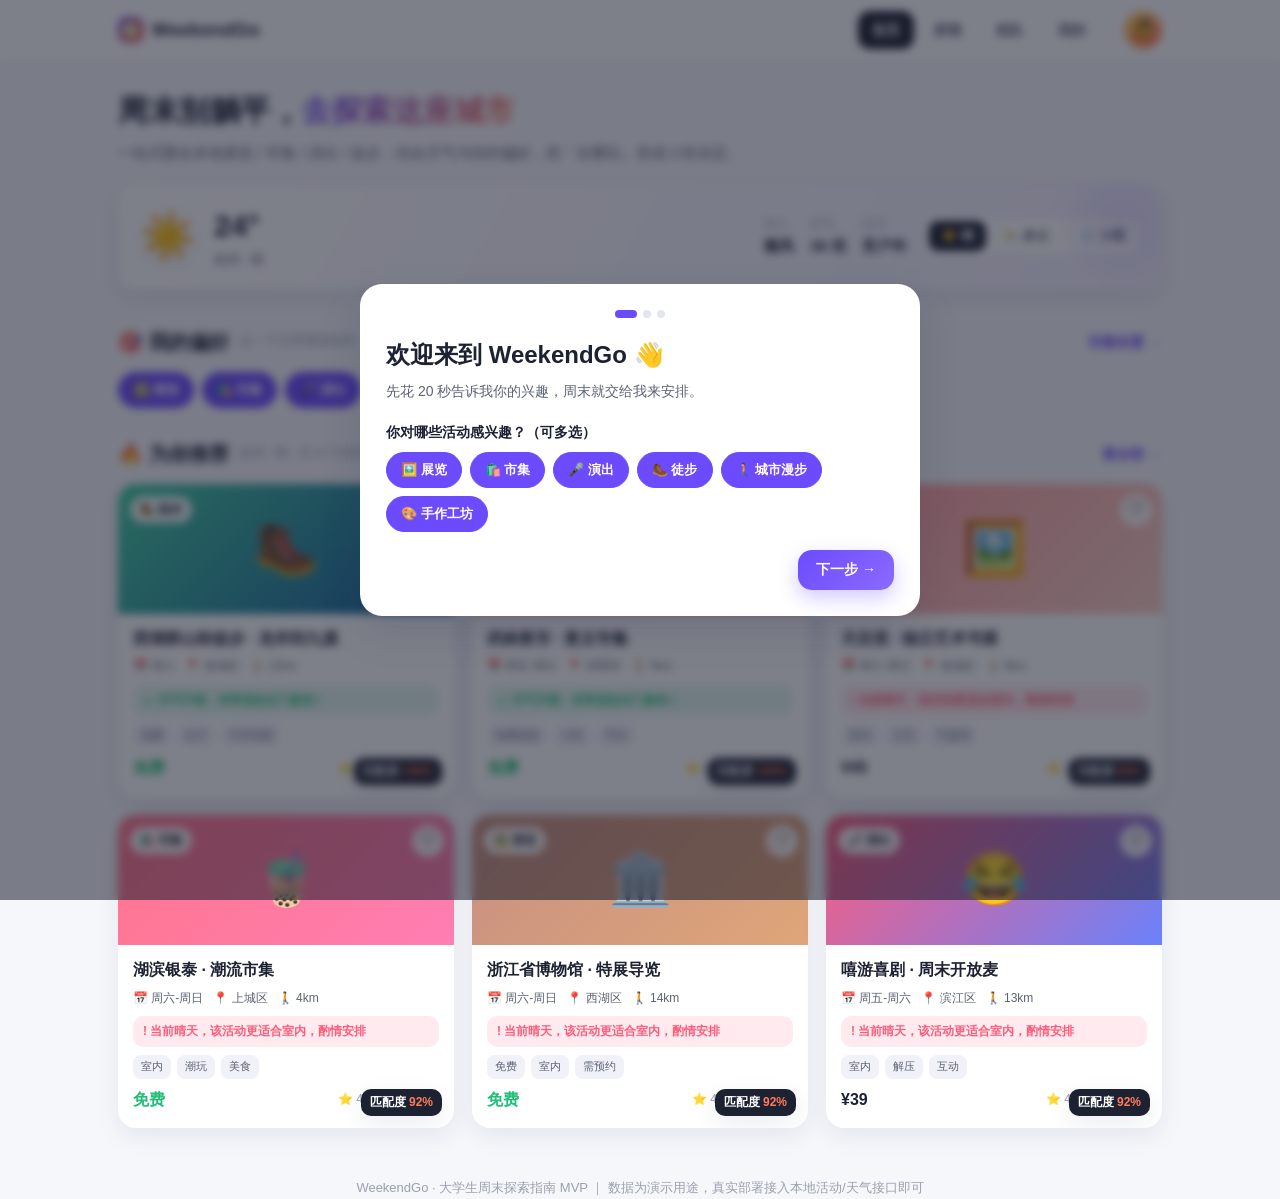
==== weekend-go/index.html @ 1f293085 "Add files via upload" ====
<!DOCTYPE html>
<html lang="zh-CN">
<head>
<meta charset="UTF-8">
<meta name="viewport" content="width=device-width, initial-scale=1">
<title>周末城市探索指南 · 不知道去哪玩？让周末自己长出来</title>
<link rel="stylesheet" href="css/style.css">
</head>
<body>

<!-- 导航 -->
<nav class="nav">
  <div class="wrap">
    <a class="logo" href="index.html"><span class="dot">🧭</span>WeekendGo</a>
    <div class="links">
      <a class="active" href="index.html">首页</a>
      <a href="explore.html">探索</a>
      <a href="teamup.html">组队</a>
      <a href="profile.html">我的</a>
    </div>
    <a class="me" href="profile.html" title="个人主页">🙋</a>
  </div>
</nav>

<div class="wrap">
  <!-- Hero -->
  <section class="hero">
    <h1>周末别躺平，<span class="hl" id="hello">去探索这座城市</span></h1>
    <p>一站式聚合本地展览 / 市集 / 演出 / 徒步，结合天气与你的偏好，把「去哪玩」变成 3 秒决定。</p>

    <div class="weather-card" id="weatherCard"></div>
  </section>

  <!-- 偏好速调 -->
  <div class="section-head">
    <h2>🎯 我的偏好</h2>
    <span class="sub">点一下立即重新推荐</span>
    <a class="more" href="prefs.html">完整设置 →</a>
  </div>
  <div class="chips" id="prefChips"></div>

  <!-- 推荐 -->
  <div class="section-head">
    <h2>🔥 为你推荐</h2>
    <span class="sub" id="recSub"></span>
    <a class="more" href="explore.html">看全部 →</a>
  </div>
  <div class="grid" id="recGrid"></div>

  <footer>WeekendGo · 大学生周末探索指南 MVP ｜ 数据为演示用途，真实部署接入本地活动/天气接口即可</footer>
</div>

<!-- 首次引导弹窗 -->
<div class="overlay hidden" id="onboard">
  <div class="modal" id="onboardModal"></div>
</div>
<div class="toast"></div>

<script src="js/data.js"></script>
<script src="js/app.js"></script>
<script>
/* ---------- 首页逻辑 ---------- */
const wEl = document.getElementById("weatherCard");
function refreshHome() {
  const prefs = App.getPrefs();
  const weather = App.getWeather();
  const ranked = App.recommend(ACTIVITIES, prefs, weather).slice(0, 6);
  const fitOf = (a) => App.weatherFitText(a, weather);
  App.renderGrid(document.getElementById("recGrid"), ranked, {
    score: (a) => a.score,
    reason: (a) => fitOf(a).text,
    fitOk: (a) => fitOf(a).ok,
  });
  document.getElementById("recSub").textContent =
    `${App.CITY} · ${weather.label} · 共 ${ranked.length} 个高匹配活动`;
}

/* 偏好速调 chips */
function renderPrefChips() {
  const prefs = App.getPrefs();
  const el = document.getElementById("prefChips");
  el.innerHTML = App.ACTIVITY_TYPES.map(t => {
    const on = prefs.types.includes(t.key);
    return `<button class="chip ${on ? 'on' : ''}" data-t="${t.key}">${t.emoji} ${t.name}</button>`;
  }).join("") +
  `<button class="chip" data-edit style="background:#fff;border-style:dashed">⚙️ 预算/距离/人数</button>`;
  el.querySelectorAll("[data-t]").forEach(b => b.addEventListener("click", () => {
    const prefs = App.getPrefs();
    const k = b.dataset.t;
    prefs.types.includes(k) ? prefs.types = prefs.types.filter(x => x !== k) : prefs.types.push(k);
    App.setPrefs(prefs); b.classList.toggle("on");
    App.toast("偏好已更新，重新推荐中…"); refreshHome();
  }));
  el.querySelector("[data-edit]").addEventListener("click", () => location.href = "prefs.html");
}

/* 引导弹窗（首次访问） */
function startOnboard() {
  const seen = App.get(STORAGE_KEYS.onboarded, false);
  if (seen) return;
  const steps = [
    { t: "欢迎来到 WeekendGo 👋", l: "先花 20 秒告诉我你的兴趣，周末就交给我来安排。",
      field: `<div class="field"><label>你对哪些活动感兴趣？（可多选）</label><div class="chips" id="obTypes"></div></div>` },
    { t: "预算 & 距离 💰", l: "大学生预算有限，我懂。设定上限，超出的我会标出来。",
      field: `<div class="field"><label>单场可接受票价上限</label>
        <select id="obBudget"><option value="0">不限（土豪随意）</option><option value="30">¥30 以内</option><option value="50" selected>¥50 以内</option><option value="100">¥100 以内</option></select></div>
        <div class="field"><label>可接受出行距离</label>
        <select id="obDist"><option value="8">8km 内（就近）</option><option value="15" selected>15km 内</option><option value="30">30km 内</option></select></div>` },
    { t: "约谁一起？ 👯", l: "一个人也行，一群人也行。我会据此推荐合适规模的活动。",
      field: `<div class="field"><label>偏好同行人数</label>
        <div class="seg" id="obPpl" style="display:inline-flex">
          ${[1,2,3,4,6].map(n=>`<button data-p="${n}" class="${n===2?'on':''}">${n===6?'6+':n}人</button>`).join("")}
        </div></div>` },
  ];
  let idx = 0;
  const box = document.getElementById("onboardModal");
  function paint() {
    const s = steps[idx];
    box.innerHTML = `
      <div class="step-dots">${steps.map((_,i)=>`<i class="${i===idx?'on':''}"></i>`).join("")}</div>
      <h2>${s.t}</h2><p class="lead">${s.l}</p>${s.field}
      <div class="row">
        ${idx>0?'<button class="btn btn-ghost" id="obPrev">上一步</button>':''}
        <button class="btn btn-primary" id="obNext">${idx<steps.length-1?'下一步 →':'🎉 开始探索'}</button>
      </div>`;
    if (idx === 0) {
      const ts = box.querySelector("#obTypes");
      ts.innerHTML = App.ACTIVITY_TYPES.map(t=>`<button class="chip on" data-t="${t.key}">${t.emoji} ${t.name}</button>`).join("");
      ts.querySelectorAll("[data-t]").forEach(b=>b.addEventListener("click",()=>b.classList.toggle("on")));
    }
    if (idx === 2) box.querySelectorAll("#obPpl button").forEach(b=>b.addEventListener("click",()=>{
      box.querySelectorAll("#obPpl button").forEach(x=>x.classList.remove("on")); b.classList.add("on");
    }));
    box.querySelector("#obNext").addEventListener("click", () => {
      if (idx < steps.length - 1) { idx++; paint(); }
      else finishOnboard();
    });
    const prev = box.querySelector("#obPrev"); if (prev) prev.addEventListener("click", () => { idx--; paint(); });
  }
  function finishOnboard() {
    const types = [...box.querySelectorAll("#obTypes .chip.on")].map(c => c.dataset.t);
    const ppl = +(box.querySelector("#obPpl .on")?.dataset.p || 2);
    const prefs = Object.assign(App.defaultPrefs(), {
      types: types.length ? types : App.defaultPrefs().types,
      budget: +(document.getElementById("obBudget")?.value || 50),
      distance: +(document.getElementById("obDist")?.value || 15),
      people: ppl,
    });
    App.setPrefs(prefs); App.set(STORAGE_KEYS.onboarded, true);
    document.getElementById("onboard").classList.add("hidden");
    App.toast("偏好已保存，开始为你推荐 🎯");
    renderPrefChips(); refreshHome();
  }
  document.getElementById("onboard").classList.remove("hidden");
  paint();
}

/* init */
App.bindRipple();
App.renderWeather(wEl, refreshHome);
renderPrefChips();
refreshHome();
startOnboard();
</script>
</body>
</html>
---- weekend-go/css/style.css ----
/* =========================================================
 * 周末城市探索指南 · 样式
 * 设计语言：年轻、活力、明快；圆角卡片 + 渐变 + 微交互
 * ========================================================= */
:root{
  --bg:#f6f7fb;
  --card:#ffffff;
  --ink:#1d2233;
  --ink-2:#5b6273;
  --ink-3:#9aa0b0;
  --line:#eceef4;
  --brand:#6c4bff;
  --brand-2:#ff7a59;
  --accent:#19c2c2;
  --sun:#ffb02e;
  --good:#1fbf75;
  --bad:#ff5c7a;
  --shadow:0 8px 24px rgba(31,38,79,.08);
  --shadow-lg:0 16px 40px rgba(31,38,79,.14);
  --r:18px;
}
*{box-sizing:border-box;margin:0;padding:0}
html,body{height:100%}
body{
  font-family:-apple-system,BlinkMacSystemFont,"PingFang SC","Microsoft YaHei",Segoe UI,Roboto,sans-serif;
  background:var(--bg);color:var(--ink);line-height:1.6;
  -webkit-font-smoothing:antialiased;
}
a{color:inherit;text-decoration:none}
button{font-family:inherit;cursor:pointer;border:none;background:none}
img{max-width:100%}
.wrap{max-width:1080px;margin:0 auto;padding:0 18px}
.hidden{display:none!important}
.fade-in{animation:fade .5s ease both}
@keyframes fade{from{opacity:0;transform:translateY(10px)}to{opacity:1;transform:none}}

/* ---------- 顶部导航 ---------- */
.nav{position:sticky;top:0;z-index:50;background:rgba(255,255,255,.86);backdrop-filter:blur(12px);border-bottom:1px solid var(--line)}
.nav .wrap{display:flex;align-items:center;gap:18px;height:60px}
.logo{display:flex;align-items:center;gap:8px;font-weight:800;font-size:18px;letter-spacing:.5px}
.logo .dot{width:26px;height:26px;border-radius:9px;background:linear-gradient(135deg,var(--brand),var(--brand-2));display:grid;place-items:center;font-size:15px}
.nav .links{display:flex;gap:6px;margin-left:auto}
.nav .links a{padding:8px 14px;border-radius:12px;font-size:14px;color:var(--ink-2);font-weight:600;transition:.2s}
.nav .links a:hover{background:#f0f1f8;color:var(--ink)}
.nav .links a.active{background:var(--ink);color:#fff}
.nav .me{width:38px;height:38px;border-radius:50%;background:linear-gradient(135deg,#ffd86b,#ff7a59);display:grid;place-items:center;font-size:18px;margin-left:6px}

/* ---------- Hero / 天气 ---------- */
.hero{padding:26px 0 6px}
.hero h1{font-size:30px;font-weight:850;letter-spacing:.5px}
.hero h1 .hl{background:linear-gradient(120deg,var(--brand),var(--brand-2));-webkit-background-clip:text;background-clip:text;color:transparent}
.hero p{color:var(--ink-2);margin-top:6px;font-size:15px}

.weather-card{
  margin-top:18px;display:flex;align-items:center;gap:18px;flex-wrap:wrap;
  background:linear-gradient(120deg,#fff,#f3f0ff);border:1px solid var(--line);
  border-radius:var(--r);padding:18px 20px;box-shadow:var(--shadow);position:relative;overflow:hidden
}
.weather-card::after{content:"";position:absolute;right:-30px;top:-30px;width:140px;height:140px;background:radial-gradient(circle,rgba(108,75,255,.12),transparent 70%)}
.w-emoji{font-size:46px;line-height:1;filter:drop-shadow(0 4px 8px rgba(0,0,0,.12))}
.w-main{display:flex;flex-direction:column}
.w-temp{font-size:30px;font-weight:800}
.w-label{font-size:13px;color:var(--ink-2)}
.w-meta{display:flex;gap:16px;margin-left:auto;flex-wrap:wrap}
.w-meta .m{display:flex;flex-direction:column;font-size:12px;color:var(--ink-3)}
.w-meta .m b{font-size:15px;color:var(--ink)}
.w-toggle{display:flex;gap:6px;background:#fff;border-radius:12px;padding:4px;box-shadow:inset 0 0 0 1px var(--line)}
.w-toggle button{padding:6px 12px;border-radius:9px;font-size:13px;font-weight:700;color:var(--ink-2);transition:.2s}
.w-toggle button.on{background:var(--ink);color:#fff}

/* ---------- 区块标题 ---------- */
.section-head{display:flex;align-items:center;gap:10px;margin:30px 0 14px}
.section-head h2{font-size:20px;font-weight:800}
.section-head .sub{color:var(--ink-3);font-size:13px}
.section-head .more{margin-left:auto;color:var(--brand);font-weight:700;font-size:14px}

/* ---------- 偏好 chips ---------- */
.chips{display:flex;gap:8px;flex-wrap:wrap}
.chip{padding:8px 14px;border-radius:999px;background:#fff;border:1px solid var(--line);font-size:13px;font-weight:600;color:var(--ink-2);transition:.2s;cursor:pointer}
.chip:hover{border-color:var(--brand);color:var(--brand)}
.chip.on{background:var(--brand);border-color:var(--brand);color:#fff}

/* ---------- 活动卡片 ---------- */
.grid{display:grid;grid-template-columns:repeat(3,1fr);gap:18px}
.card{background:var(--card);border-radius:var(--r);overflow:hidden;box-shadow:var(--shadow);transition:transform .25s,box-shadow .25s;display:flex;flex-direction:column;position:relative}
.card:hover{transform:translateY(-6px);box-shadow:var(--shadow-lg)}
.card .cover{height:130px;display:flex;align-items:center;justify-content:center;font-size:52px;position:relative}
.card .cover .type-badge{position:absolute;left:12px;top:12px;background:rgba(255,255,255,.92);border-radius:999px;padding:4px 10px;font-size:12px;font-weight:700;color:var(--ink)}
.card .cover .fav{position:absolute;right:10px;top:10px;width:32px;height:32px;border-radius:50%;background:rgba(255,255,255,.9);display:grid;place-items:center;font-size:16px;transition:.2s}
.card .cover .fav:hover{transform:scale(1.15)}
.card .cover .fav.on{background:var(--bad);color:#fff}
.card .body{padding:14px 15px 16px;display:flex;flex-direction:column;gap:8px;flex:1}
.card .body h3{font-size:16px;font-weight:750;line-height:1.35}
.card .meta{display:flex;gap:10px;flex-wrap:wrap;font-size:12px;color:var(--ink-2)}
.card .meta span{display:flex;align-items:center;gap:3px}
.card .tags{display:flex;gap:6px;flex-wrap:wrap}
.card .tag{font-size:11px;background:#f1f2f9;color:var(--ink-2);padding:3px 8px;border-radius:8px}
.card .foot{display:flex;align-items:center;justify-content:space-between;margin-top:auto}
.price{font-weight:800;font-size:16px}
.price.free{color:var(--good)}
.rate{font-size:12px;color:var(--ink-3)}
.match{position:absolute;right:12px;bottom:12px;background:var(--ink);color:#fff;border-radius:10px;padding:4px 9px;font-size:12px;font-weight:800;box-shadow:var(--shadow)}
.match b{color:var(--brand-2)}

/* 天气适配条 */
.wfit{padding:6px 10px;border-radius:10px;font-size:12px;font-weight:700;display:inline-flex;align-items:center;gap:5px}
.wfit.good{background:rgba(31,191,117,.12);color:var(--good)}
.wfit.bad{background:rgba(255,92,122,.12);color:var(--bad)}

/* ---------- 按钮 ---------- */
.btn{display:inline-flex;align-items:center;justify-content:center;gap:7px;padding:11px 18px;border-radius:14px;font-weight:750;font-size:14px;transition:transform .12s,box-shadow .2s,opacity .2s;position:relative;overflow:hidden}
.btn:active{transform:scale(.96)}
.btn-primary{background:linear-gradient(135deg,var(--brand),#8a6bff);color:#fff;box-shadow:0 8px 20px rgba(108,75,255,.3)}
.btn-primary:hover{box-shadow:0 12px 28px rgba(108,75,255,.42)}
.btn-ghost{background:#fff;border:1px solid var(--line);color:var(--ink)}
.btn-ghost:hover{border-color:var(--brand);color:var(--brand)}
.btn-sun{background:linear-gradient(135deg,var(--sun),#ff8c42);color:#fff}
.btn-block{width:100%}
.btn[disabled]{opacity:.5;pointer-events:none}

/* 涟漪特效 */
.ripple{position:absolute;border-radius:50%;transform:scale(0);background:rgba(255,255,255,.55);animation:rip .6s linear;pointer-events:none}
@keyframes rip{to{transform:scale(4);opacity:0}}

/* ---------- 筛选栏 ---------- */
.filters{display:flex;gap:10px;flex-wrap:wrap;align-items:center;background:#fff;border:1px solid var(--line);border-radius:14px;padding:12px;box-shadow:var(--shadow)}
.filters select,.filters input{font-family:inherit;font-size:13px;padding:8px 10px;border-radius:10px;border:1px solid var(--line);background:#fafbff;color:var(--ink)}
.filters .seg{display:flex;background:#f1f2f9;border-radius:10px;padding:3px}
.filters .seg button{padding:6px 12px;border-radius:8px;font-size:13px;font-weight:700;color:var(--ink-2)}
.filters .seg button.on{background:#fff;color:var(--ink);box-shadow:var(--shadow)}
.filters .grow{margin-left:auto;color:var(--ink-3);font-size:13px}

/* ---------- 详情页 ---------- */
.detail-hero{height:200px;border-radius:var(--r);display:flex;align-items:center;justify-content:center;font-size:84px;position:relative;margin-top:20px}
.detail-hero .back{position:absolute;left:14px;top:14px;background:rgba(255,255,255,.92);border-radius:12px;padding:8px 12px;font-weight:700;font-size:13px;display:flex;gap:6px;align-items:center}
.detail-hero .fav{position:absolute;right:14px;top:14px;width:42px;height:42px;border-radius:50%;background:rgba(255,255,255,.92);font-size:20px;display:grid;place-items:center}
.detail-hero .fav.on{background:var(--bad);color:#fff}
.detail-grid{display:grid;grid-template-columns:1.6fr 1fr;gap:18px;margin-top:20px}
.detail-main h1{font-size:26px;font-weight:850}
.detail-main .tags{margin:12px 0}
.info-list{display:flex;flex-direction:column;gap:0;margin-top:6px}
.info-row{display:flex;gap:14px;padding:13px 0;border-bottom:1px dashed var(--line);font-size:14px}
.info-row .k{width:84px;color:var(--ink-3);flex-shrink:0;font-weight:600}
.info-row .v{color:var(--ink);flex:1}
.side-card{background:#fff;border:1px solid var(--line);border-radius:var(--r);padding:18px;box-shadow:var(--shadow);align-self:start;position:sticky;top:80px}
.side-card .price-lg{font-size:30px;font-weight:850}
.side-card .price-lg.free{color:var(--good)}
.stat-row{display:flex;justify-content:space-between;margin-top:14px;font-size:13px;color:var(--ink-2)}
.notice{margin-top:18px;background:#fff7f2;border:1px solid #ffd9c7;border-radius:14px;padding:14px 16px;font-size:13px;color:#a5522e}
.notice b{color:var(--brand-2)}

/* ---------- 个人主页 ---------- */
.profile-head{display:flex;align-items:center;gap:16px;background:linear-gradient(120deg,#fff,#f3f0ff);border:1px solid var(--line);border-radius:var(--r);padding:20px;box-shadow:var(--shadow);margin-top:20px}
.avatar{width:64px;height:64px;border-radius:20px;background:linear-gradient(135deg,#ffd86b,#ff7a59);display:grid;place-items:center;font-size:32px}
.stat-cards{display:grid;grid-template-columns:repeat(3,1fr);gap:14px;margin-top:18px}
.stat-box{background:#fff;border:1px solid var(--line);border-radius:16px;padding:16px;text-align:center;box-shadow:var(--shadow)}
.stat-box .n{font-size:26px;font-weight:850;background:linear-gradient(120deg,var(--brand),var(--brand-2));-webkit-background-clip:text;background-clip:text;color:transparent}
.stat-box .l{font-size:12px;color:var(--ink-3);margin-top:2px}
.pref-card{background:#fff;border:1px solid var(--line);border-radius:var(--r);padding:18px;box-shadow:var(--shadow);margin-top:18px}
.pref-grid{display:grid;grid-template-columns:repeat(2,1fr);gap:14px;margin-top:10px}
.pref-item{background:#fafbff;border-radius:14px;padding:12px 14px}
.pref-item .t{font-size:12px;color:var(--ink-3)}
.pref-item .v{font-size:15px;font-weight:750;margin-top:2px}

/* 打卡列表 */
.checkin{background:#fff;border:1px solid var(--line);border-radius:16px;padding:16px;box-shadow:var(--shadow);display:flex;gap:14px;margin-bottom:14px}
.checkin .thumb{width:64px;height:64px;border-radius:14px;display:grid;place-items:center;font-size:30px;flex-shrink:0}
.checkin .ci-body{flex:1}
.checkin .ci-body h4{font-size:15px;font-weight:750}
.checkin .ci-note{font-size:13px;color:var(--ink-2);margin-top:4px;white-space:pre-wrap}
.checkin .ci-foot{display:flex;gap:10px;font-size:12px;color:var(--ink-3);margin-top:8px}
.checkin img.ci-photo{width:100%;max-width:160px;border-radius:10px;margin-top:8px}

/* ---------- 组队 ---------- */
.team-card{background:#fff;border:1px solid var(--line);border-radius:var(--r);padding:16px;box-shadow:var(--shadow);margin-bottom:14px;display:flex;gap:14px;align-items:center;transition:.2s}
.team-card:hover{box-shadow:var(--shadow-lg)}
.team-card .badge{width:54px;height:54px;border-radius:14px;display:grid;place-items:center;font-size:26px;flex-shrink:0}
.team-card .tc-body{flex:1}
.team-card .tc-body h4{font-size:16px;font-weight:750}
.team-card .tc-body .note{font-size:13px;color:var(--ink-2);margin-top:3px}
.team-card .tc-body .meta{font-size:12px;color:var(--ink-3);margin-top:6px;display:flex;gap:12px;flex-wrap:wrap}
.people-bar{display:inline-flex;gap:4px;margin-top:6px}
.people-bar i{width:14px;height:14px;border-radius:50%;background:#e3e6f0;display:inline-block}
.people-bar i.f{background:linear-gradient(135deg,var(--brand),var(--brand-2))}

/* ---------- 引导 / 弹窗 ---------- */
.overlay{position:fixed;inset:0;background:rgba(20,24,40,.55);backdrop-filter:blur(4px);z-index:100;display:grid;place-items:center;padding:18px;animation:fade .3s}
.modal{background:#fff;border-radius:22px;max-width:560px;width:100%;max-height:90vh;overflow:auto;padding:26px;box-shadow:var(--shadow-lg);animation:pop .35s cubic-bezier(.2,.8,.3,1.2)}
@keyframes pop{from{transform:scale(.9) translateY(10px);opacity:0}to{transform:none;opacity:1}}
.modal h2{font-size:24px;font-weight:850}
.modal .lead{color:var(--ink-2);font-size:14px;margin-top:6px;margin-bottom:18px}
.modal .field{margin-bottom:18px}
.modal .field > label{display:block;font-weight:750;font-size:14px;margin-bottom:9px}
.modal .row{display:flex;gap:10px;justify-content:flex-end;margin-top:10px}
.step-dots{display:flex;gap:6px;justify-content:center;margin-bottom:18px}
.step-dots i{width:8px;height:8px;border-radius:50%;background:#e3e6f0}
.step-dots i.on{background:var(--brand);width:22px;border-radius:5px}

/* toast */
.toast{position:fixed;left:50%;bottom:34px;transform:translateX(-50%) translateY(20px);background:var(--ink);color:#fff;padding:12px 22px;border-radius:14px;font-size:14px;font-weight:700;box-shadow:var(--shadow-lg);opacity:0;pointer-events:none;transition:.3s;z-index:200}
.toast.show{opacity:1;transform:translateX(-50%) translateY(0)}

/* 空状态 */
.empty{text-align:center;padding:50px 20px;color:var(--ink-3)}
.empty .e-emoji{font-size:54px}
.empty p{margin-top:10px}

footer{margin:50px 0 30px;text-align:center;color:var(--ink-3);font-size:13px}

/* 响应式 */
@media(max-width:880px){
  .grid{grid-template-columns:repeat(2,1fr)}
  .detail-grid{grid-template-columns:1fr}
  .side-card{position:static}
  .stat-cards{grid-template-columns:repeat(3,1fr)}
}
@media(max-width:560px){
  .grid{grid-template-columns:1fr}
  .nav .links{display:none}
  .hero h1{font-size:24px}
  .pref-grid{grid-template-columns:1fr}
  .w-meta{width:100%;margin-left:0}
}
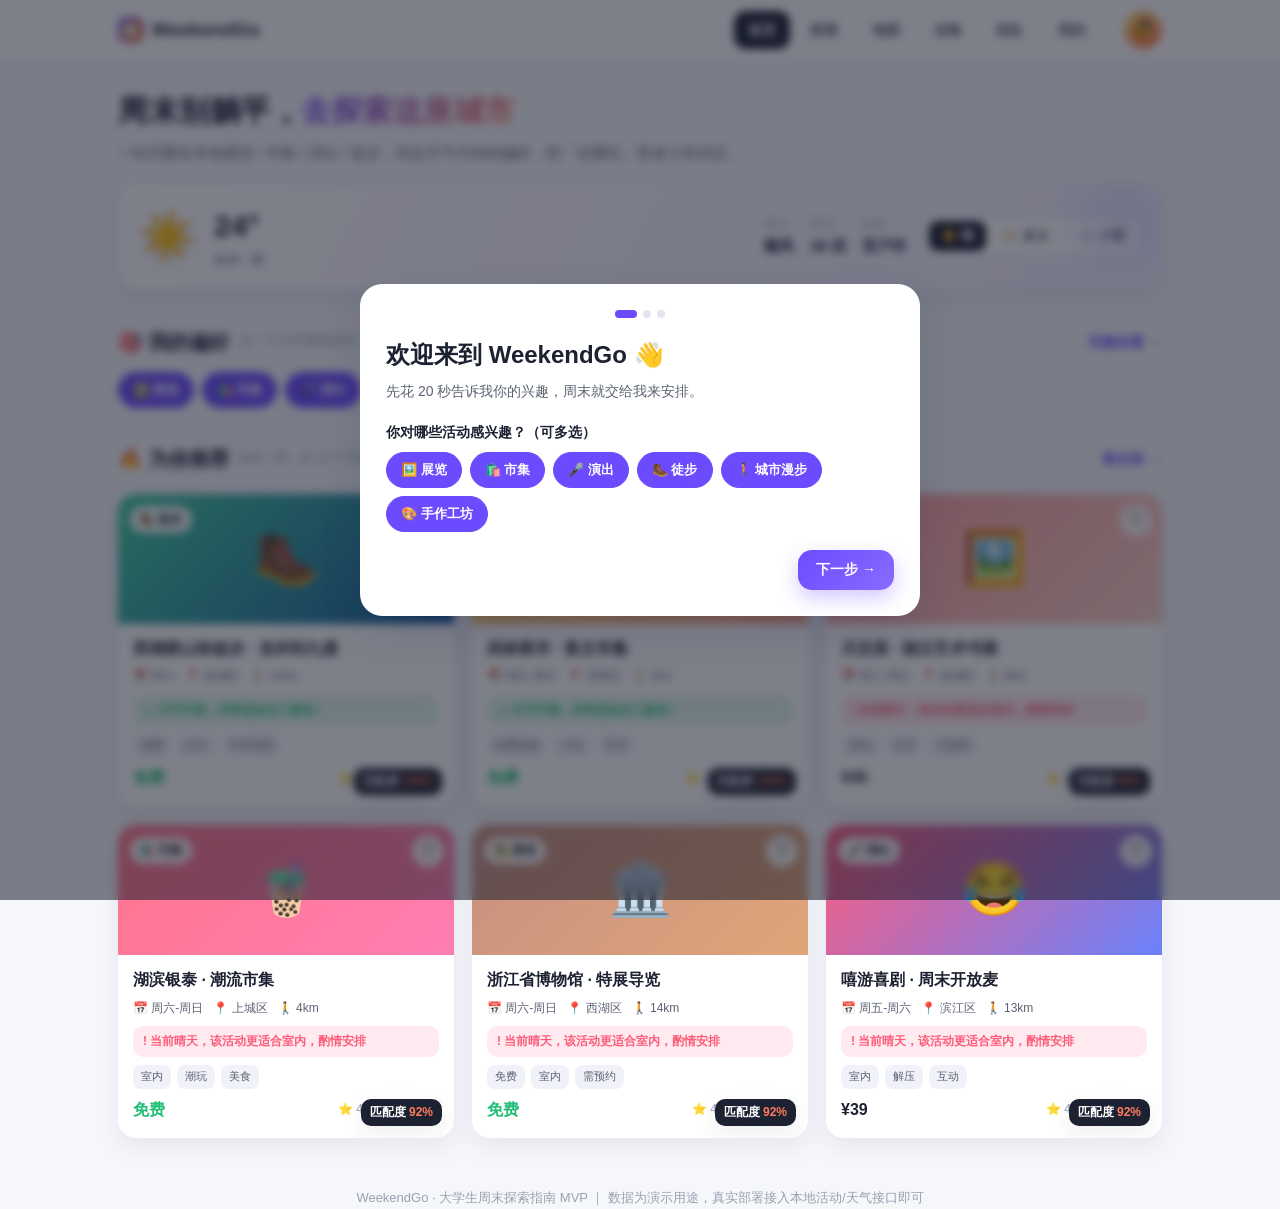
==== commit 136b8b29: "Add files via upload" ====
--- a/weekend-go/index.html
+++ b/weekend-go/index.html
@@ -15,10 +15,12 @@
     <div class="links">
       <a class="active" href="index.html">首页</a>
       <a href="explore.html">探索</a>
+      <a href="map.html">地图</a>
+      <a href="guide.html">攻略</a>
       <a href="teamup.html">组队</a>
       <a href="profile.html">我的</a>
     </div>
-    <a class="me" href="profile.html" title="个人主页">🙋</a>
+    <a class="me" href="profile.html" data-avatar title="个人主页">🙋</a>
   </div>
 </nav>
 
@@ -43,6 +45,7 @@
   <div class="section-head">
     <h2>🔥 为你推荐</h2>
     <span class="sub" id="recSub"></span>
+    <button class="btn btn-ghost" id="shuffleBtn" style="margin-left:auto">🔄 换一批</button>
     <a class="more" href="explore.html">看全部 →</a>
   </div>
   <div class="grid" id="recGrid"></div>
@@ -61,12 +64,21 @@
 <script>
 /* ---------- 首页逻辑 ---------- */
 const wEl = document.getElementById("weatherCard");
-function refreshHome() {
+function refreshHome(shuffle) {
   const prefs = App.getPrefs();
   const weather = App.getWeather();
-  const ranked = App.recommend(ACTIVITIES, prefs, weather).slice(0, 6);
+  const ranked = App.recommend(ACTIVITIES, prefs, weather);
+  let show = ranked.slice(0, 6);
+  if (shuffle) {
+    const pool = ranked.slice(0, 12);
+    for (let i = pool.length - 1; i > 0; i--) {
+      const j = Math.floor(Math.random() * (i + 1));
+      [pool[i], pool[j]] = [pool[j], pool[i]];
+    }
+    show = pool.slice(0, 6);
+  }
   const fitOf = (a) => App.weatherFitText(a, weather);
-  App.renderGrid(document.getElementById("recGrid"), ranked, {
+  App.renderGrid(document.getElementById("recGrid"), show, {
     score: (a) => a.score,
     reason: (a) => fitOf(a).text,
     fitOk: (a) => fitOf(a).ok,
@@ -109,7 +121,7 @@
     { t: "约谁一起？ 👯", l: "一个人也行，一群人也行。我会据此推荐合适规模的活动。",
       field: `<div class="field"><label>偏好同行人数</label>
         <div class="seg" id="obPpl" style="display:inline-flex">
-          ${[1,2,3,4,6].map(n=>`<button data-p="${n}" class="${n===2?'on':''}">${n===6?'6+':n}人</button>`).join("")}
+          ${[1,2,3,4,5,6].map(n=>`<button data-p="${n}" class="${n===2?'on':''}">${n===6?'6+':n}人</button>`).join("")}
         </div></div>` },
   ];
   let idx = 0;
@@ -160,6 +172,7 @@
 App.renderWeather(wEl, refreshHome);
 renderPrefChips();
 refreshHome();
+document.getElementById("shuffleBtn").addEventListener("click", () => { refreshHome(true); App.toast("已为你换一批 🔄"); });
 startOnboard();
 </script>
 </body>
--- a/weekend-go/css/style.css
+++ b/weekend-go/css/style.css
@@ -125,9 +125,11 @@
 /* ---------- 筛选栏 ---------- */
 .filters{display:flex;gap:10px;flex-wrap:wrap;align-items:center;background:#fff;border:1px solid var(--line);border-radius:14px;padding:12px;box-shadow:var(--shadow)}
 .filters select,.filters input{font-family:inherit;font-size:13px;padding:8px 10px;border-radius:10px;border:1px solid var(--line);background:#fafbff;color:var(--ink)}
-.filters .seg{display:flex;background:#f1f2f9;border-radius:10px;padding:3px}
-.filters .seg button{padding:6px 12px;border-radius:8px;font-size:13px;font-weight:700;color:var(--ink-2)}
-.filters .seg button.on{background:#fff;color:var(--ink);box-shadow:var(--shadow)}
+.filters .seg{display:inline-flex}
+.seg{display:inline-flex;background:#f1f2f9;border-radius:12px;padding:4px;gap:3px}
+.seg button{padding:7px 13px;border-radius:9px;font-size:13px;font-weight:700;color:var(--ink-2);transition:.2s;white-space:nowrap}
+.seg button:hover{color:var(--brand)}
+.seg button.on{background:#fff;color:var(--ink);box-shadow:var(--shadow)}
 .filters .grow{margin-left:auto;color:var(--ink-3);font-size:13px}
 
 /* ---------- 详情页 ---------- */
@@ -200,6 +202,59 @@
 .toast{position:fixed;left:50%;bottom:34px;transform:translateX(-50%) translateY(20px);background:var(--ink);color:#fff;padding:12px 22px;border-radius:14px;font-size:14px;font-weight:700;box-shadow:var(--shadow-lg);opacity:0;pointer-events:none;transition:.3s;z-index:200}
 .toast.show{opacity:1;transform:translateX(-50%) translateY(0)}
 
+/* 收藏心跳动效 */
+@keyframes pop-heart{0%{transform:scale(1)}40%{transform:scale(1.45)}70%{transform:scale(.9)}100%{transform:scale(1)}}
+.card .cover .fav.on,.detail-hero .fav.on{animation:pop-heart .4s ease}
+
+/* 返回顶部 */
+.totop{position:fixed;right:20px;bottom:22px;width:46px;height:46px;border-radius:50%;background:var(--ink);color:#fff;display:grid;place-items:center;font-size:22px;box-shadow:var(--shadow-lg);opacity:0;pointer-events:none;transform:translateY(14px);transition:.3s;z-index:90}
+.totop.show{opacity:1;pointer-events:auto;transform:none}
+.totop:hover{background:var(--brand)}
+
+/* 头像编辑 */
+.avatar-grid{display:grid;grid-template-columns:repeat(8,1fr);gap:10px;margin-top:10px}
+.avatar-opt{aspect-ratio:1;border-radius:14px;display:grid;place-items:center;font-size:26px;background:#f1f2f9;cursor:pointer;border:2px solid transparent;transition:.18s}
+.avatar-opt:hover{transform:scale(1.08)}
+.avatar-opt.on{border-color:var(--brand);background:#f3f0ff;box-shadow:0 0 0 3px rgba(108,75,255,.15)}
+.avatar-cats{display:flex;gap:8px;flex-wrap:wrap;margin:6px 0 12px}
+.avatar-cats .cat{font-size:12px;padding:5px 11px;border-radius:999px;background:#f1f2f9;color:var(--ink-2);font-weight:700;cursor:pointer;transition:.2s}
+.avatar-cats .cat.on{background:var(--ink);color:#fff}
+.upload-btn{display:inline-flex;align-items:center;gap:6px;padding:10px 14px;border-radius:12px;background:#f1f2f9;color:var(--ink);font-weight:700;font-size:13px;cursor:pointer;transition:.2s}
+.upload-btn:hover{background:#eceafd;color:var(--brand)}
+.nick-input{width:100%;border:1px solid var(--line);border-radius:12px;padding:10px;font-size:14px;font-family:inherit;margin-top:6px}
+
+/* 攻略卡片 */
+.guide-card{background:#fff;border:1px solid var(--line);border-radius:var(--r);padding:18px;box-shadow:var(--shadow);margin-bottom:14px;transition:.2s}
+.guide-card:hover{box-shadow:var(--shadow-lg)}
+.guide-card .g-head{display:flex;align-items:center;gap:10px}
+.guide-card .g-ava{width:38px;height:38px;border-radius:12px;background:linear-gradient(135deg,#ffd86b,#ff7a59);display:grid;place-items:center;font-size:20px;flex-shrink:0}
+.guide-card h4{font-size:16px;font-weight:780}
+.guide-card .g-meta{font-size:12px;color:var(--ink-3)}
+.guide-card .g-body{margin-top:10px;font-size:14px;color:var(--ink-2);line-height:1.7}
+.guide-card .g-foot{display:flex;align-items:center;gap:14px;margin-top:12px}
+.like-btn{display:inline-flex;align-items:center;gap:6px;padding:6px 12px;border-radius:999px;background:#fafbff;border:1px solid var(--line);font-weight:700;font-size:13px;color:var(--ink-2);transition:.2s}
+.like-btn:hover{color:var(--bad);border-color:var(--bad)}
+.like-btn.on{background:rgba(255,92,122,.12);color:var(--bad);border-color:var(--bad)}
+@keyframes like-pop{0%{transform:scale(1)}50%{transform:scale(1.35)}100%{transform:scale(1)}}
+.like-btn.on .hk{animation:like-pop .35s ease}
+
+/* 地图可视化 */
+.map-wrap{position:relative;height:440px;border-radius:var(--r);overflow:hidden;border:1px solid var(--line);box-shadow:var(--shadow);
+  background:radial-gradient(120% 120% at 20% 10%,#eaf3ff,#e7f7f1 55%,#f3f0ff 100%)}
+.map-river{position:absolute;left:-10%;top:38%;width:130%;height:120px;background:linear-gradient(180deg,#bfe3ff,#a9d4ff);transform:rotate(-12deg);filter:blur(2px);opacity:.8}
+.map-district{position:absolute;font-size:12px;font-weight:800;color:#9aa6c4;letter-spacing:1px;user-select:none}
+.pin{position:absolute;transform:translate(-50%,-100%);cursor:pointer;z-index:3;transition:.2s}
+.pin:hover{z-index:6}
+.pin .dot{width:34px;height:34px;border-radius:50% 50% 50% 4px;display:grid;place-items:center;font-size:18px;color:#fff;box-shadow:0 6px 14px rgba(31,38,79,.28);border:2px solid #fff;transition:.2s}
+.pin:hover .dot{transform:scale(1.18) rotate(-6deg)}
+.pin .tt{position:absolute;left:50%;bottom:42px;transform:translateX(-50%);background:var(--ink);color:#fff;padding:8px 12px;border-radius:10px;font-size:12px;font-weight:700;white-space:nowrap;opacity:0;pointer-events:none;transition:.2s;box-shadow:var(--shadow-lg)}
+.pin .tt::after{content:"";position:absolute;left:50%;bottom:-6px;transform:translateX(-50%);border:6px solid transparent;border-top-color:var(--ink)}
+.pin:hover .tt{opacity:1;bottom:46px}
+.map-legend{display:flex;gap:14px;flex-wrap:wrap;margin-top:14px;font-size:13px;color:var(--ink-2)}
+.map-legend .lg{display:flex;align-items:center;gap:6px}
+.map-legend .sw{width:14px;height:14px;border-radius:50%}
+
+
 /* 空状态 */
 .empty{text-align:center;padding:50px 20px;color:var(--ink-3)}
 .empty .e-emoji{font-size:54px}
